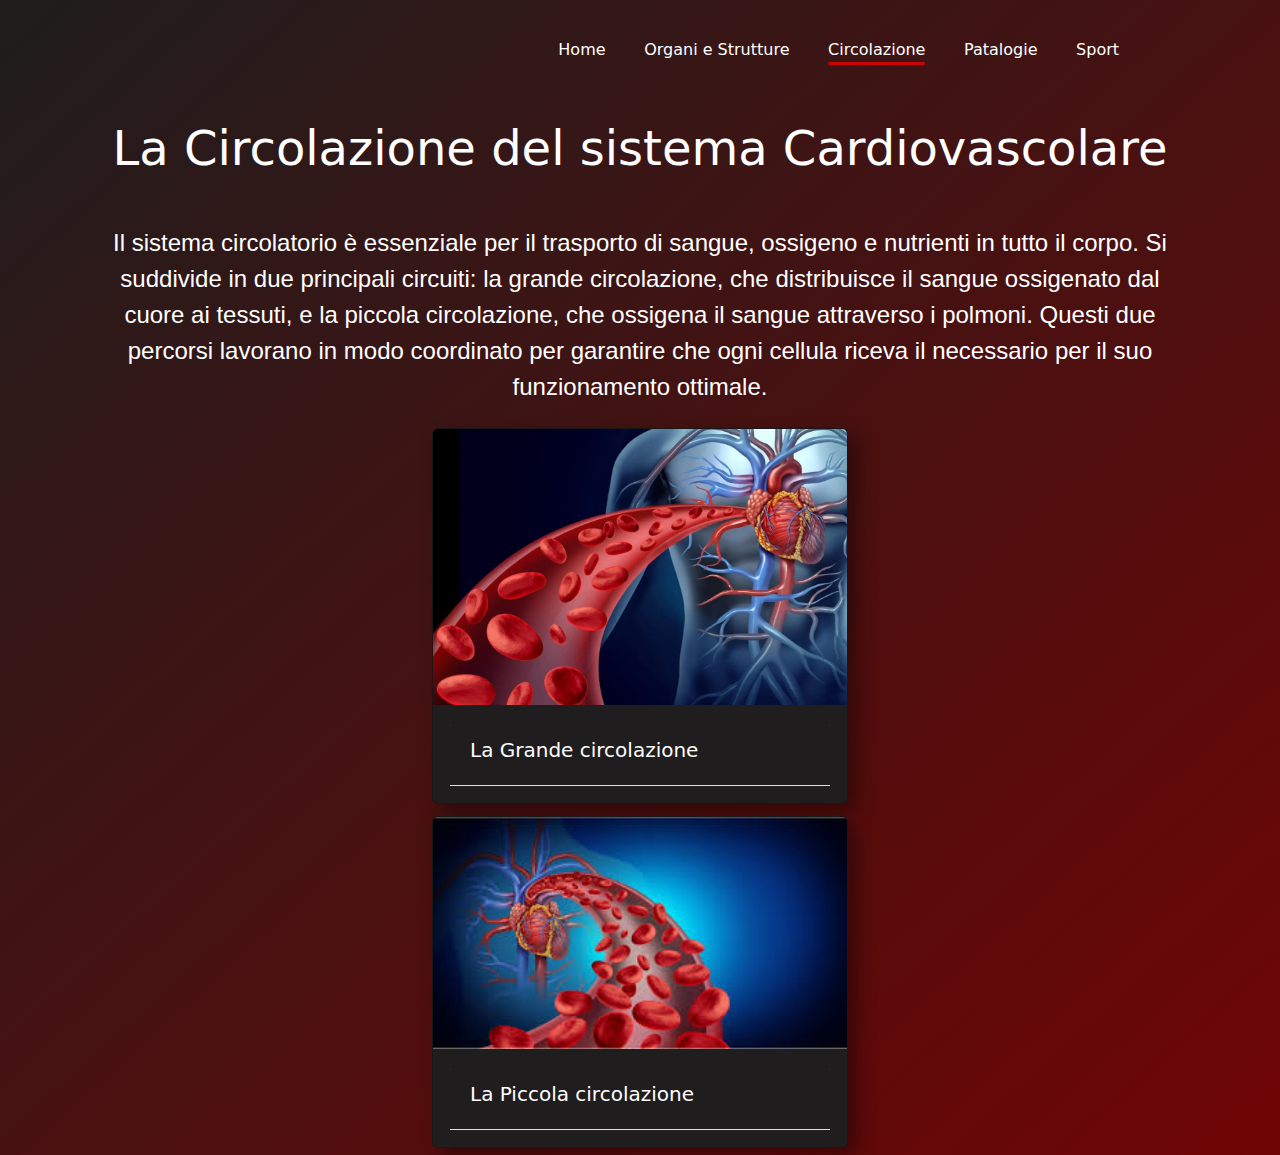
==== pages/circolazione.html @ 48476102 "Add circulation page" ====
<!DOCTYPE html>
<html lang="en">
<head>
    <meta charset="UTF-8">
    <meta name="viewport" content="width=device-width, initial-scale=1.0">
    <title>Circolazione</title>

    <!-- Logo -->
    <link rel="icon" href="../assets/icon.png" type="image/png">

    <!-- Lilita One google fonts css link -->
    <link rel="preconnect" href="https://fonts.googleapis.com">
    <link rel="preconnect" href="https://fonts.gstatic.com" crossorigin>
    <link href="https://fonts.googleapis.com/css2?family=Lilita+One&display=swap" rel="stylesheet">

    <!-- Nunito Sans google fonts css link -->
    <link rel="preconnect" href="https://fonts.googleapis.com">
    <link rel="preconnect" href="https://fonts.gstatic.com" crossorigin>
    <link href="https://fonts.googleapis.com/css2?family=Lilita+One&family=Nunito+Sans:ital,opsz,wght@0,6..12,200..1000;1,6..12,200..1000&display=swap" rel="stylesheet">

    <!-- Bootstrap css link -->
    <link href="https://cdn.jsdelivr.net/npm/bootstrap@5.3.3/dist/css/bootstrap.min.css" 
    rel="stylesheet" 
    integrity="sha384-QWTKZyjpPEjISv5WaRU9OFeRpok6YctnYmDr5pNlyT2bRjXh0JMhjY6hW+ALEwIH" 
    crossorigin="anonymous">

    <!-- AOS Library -->
    <link href="https://unpkg.com/aos@2.3.1/dist/aos.css" rel="stylesheet">

    <!-- Local Stylesheet css link -->
    <link rel="stylesheet" href="../styles/style.css">
</head>
<body>
    <div class="container">
        <nav>
            <div class="navbar">
                <ul>
                    <li><a href="../index.html">Home</a></li>
                    <li><a href="organiStrutture.html">Organi e Strutture</a></li>
                    <li class="active"><a href="#">Circolazione</a></li>
                    <li><a href="patologie.html">Patalogie</a></li>
                    <li><a href="sport.html">Sport</a></li>
                </ul>
            </div>
        </nav>
        <main>
            <div class="container-fluid">
                <div class="d-flex flex-column text-center align-items-center justify-content-center">
                    <h1 class="mb-5 subtitle">La Circolazione del sistema Cardiovascolare</h1>
                    <p class="sub-explanation">Il sistema circolatorio è essenziale per il trasporto di sangue, 
                        ossigeno e nutrienti in tutto il corpo. Si suddivide in due principali circuiti: 
                        la grande circolazione, che distribuisce il sangue ossigenato dal cuore ai tessuti, 
                        e la piccola circolazione, che ossigena il sangue attraverso i polmoni. 
                        Questi due percorsi lavorano in modo coordinato per garantire 
                        che ogni cellula riceva il necessario per il suo funzionamento ottimale.</p>

                        <div class="d-flex flex-row flex-wrap justify-content-center">
                            <div class="card" style="width: 80%;">
                                <img src="../assets/large-circulation-img.jpg" class="card-img-top" alt="...">
                                <div class="card-body">
                                    <div class="accordion" id="accordionExample5">
                                        <div class="accordion-item">
                                            <h2 class="accordion-header">
                                            <button class="accordion-button" type="button" data-bs-toggle="collapse" data-bs-target="#collapseSix" aria-expanded="false" aria-controls="collapseSix">
                                                <h5 class="card-title">La Grande circolazione</h5>
                                            </button>
                                            </h2>
                                            <div id="collapseSix" class="accordion-collapse collapse" data-bs-parent="#accordionExample5">
                                                <div class="accordion-body">
                                                    <p class="card-text">
                                                        La grande circolazione è il sistema che distribuisce il sangue ossigenato 
                                                        dal cuore a tutto il corpo. Questo circuito inizia nel ventricolo sinistro del cuore, 
                                                        dove il sangue ricco di ossigeno viene pompato nell'aorta. 
                                                        Da qui, il sangue viene trasportato attraverso arterie sempre più piccole 
                                                        fino a raggiungere i capillari, che si trovano nei tessuti. Qui avviene lo scambio: 
                                                        il sangue rilascia ossigeno e nutrienti, e raccoglie anidride carbonica e prodotti 
                                                        di scarto. Il sangue deossigenato torna al cuore attraverso le vene, 
                                                        culminando nelle vene cave superiore e inferiore, 
                                                        che lo portano all'atrio destro. Questo percorso è essenziale per 
                                                        fornire energia alle cellule e sostenere le funzioni vitali.
                                                    </p>
                                                </div>
                                            </div>
                                        </div>
                                    </div>
                                </div>
                            </div>

                            <div class="card" style="width: 80%;">
                                <img src="../assets/small-circulation-img.jpg" class="card-img-top" alt="...">
                                <div class="card-body">
                                    <div class="accordion" id="accordionExample6">
                                        <div class="accordion-item">
                                            <h2 class="accordion-header">
                                            <button class="accordion-button button" type="button" data-bs-toggle="collapse" data-bs-target="#collapseSeven" aria-expanded="false" aria-controls="collapseSeven">
                                                <h5 class="card-title">La Piccola circolazione</h5>
                                            </button>
                                            </h2>
                                            <div id="collapseSeven" class="accordion-collapse collapse" data-bs-parent="#accordionExample6">
                                                <div class="accordion-body">
                                                    <p class="card-text">
                                                        La piccola circolazione si occupa di ossigenare il sangue. 
                                                        Il sangue carico di anidride carbonica viene pompato dal ventricolo destro 
                                                        attraverso l’arteria polmonare verso i polmoni. Nei polmoni, l’anidride carbonica 
                                                        viene eliminata e il sangue si carica di ossigeno. Il sangue ossigenato torna al 
                                                        cuore tramite le vene polmonari, entrando nell’atrio sinistro. 
                                                        Questo circuito, più breve rispetto alla grande circolazione, è fondamentale per garantire l’ossigenazione del sangue e, di conseguenza, la vita.
                                                    </p>
                                                </div>
                                            </div>
                                        </div>
                                    </div>
                                </div>
                            </div>
                        </div>
                </div>
            </div>
        </main>
    </div>
    
    <!-- Bootstrap script -->
    <script src="https://cdn.jsdelivr.net/npm/bootstrap@5.3.3/dist/js/bootstrap.bundle.min.js" 
    integrity="sha384-YvpcrYf0tY3lHB60NNkmXc5s9fDVZLESaAA55NDzOxhy9GkcIdslK1eN7N6jIeHz" 
    crossorigin="anonymous"></script>

    <!-- AOS Library script -->
    <script src="https://unpkg.com/aos@2.3.1/dist/aos.js"></script>

    <!-- local Script -->
    <script src="..\script\script.js"></script>

    <!-- AOS Library initializzation -->
    <script>
        AOS.init();
    </script>
</body>
</html>
---- styles/style.css ----
* {
    margin: 0;
    padding: 0;
    box-sizing: border-box;
    scroll-behavior: smooth;
    color: #fff;
}

html, body {
    min-height: 100vh;
    background: linear-gradient(to bottom right, #1F1D1D, #700505);
    background-repeat: no-repeat;
    background-size: cover; /* Estende lo sfondo per coprire l'intera area */
    scroll-behavior: smooth;
}

nav {
    display: flex;
    align-items: center;
    justify-content: space-between;
    padding: 2% 6%;
}

a {
    text-decoration: none;
    color: #fff;
}

li {
    list-style: none;
    margin-left: 1%;
}

ul {
    width: 100%;
}

p {
    text-align: center;
    font-family: Arial, Helvetica, sans-serif;
    font-size: 2rem;
}

#main-title {
    font-size: 5rem;
    font-weight: bold   ;
    font-family: "Proxima Nova", sans-serif;
    font-style: normal;
    font-weight: 700;

    margin-top: 5%;
    margin-bottom: 5%;

    text-align: center;
    background: linear-gradient(-32deg, #DAC2C2, #ff0000);
    -webkit-background-clip: text; /* Si fa combaciare il background col testo */
    -webkit-text-fill-color: transparent; /* Si imposta il colore del testo a trasparente così da non interferire con la riga precedente */
}

.dropdown-menu {
    width: fit-content;
}

.navbar {
    width: 100%;
    flex: 1;
    text-align: right;
}

.navbar ul li {
    display: inline-block;
    list-style: none;
    position: relative;
    padding: 8px 12px;
}

.navbar ul li:after {
    content: '';
    width: 0;
    height: 3px;
    background: #cb0404;
    border-radius: 10px;
    display: block;
    transition: 0.5s;
}

.navbar ul li:is(.active)::after {
    width: 100%;
}

.navbar ul li:hover::after {
    width: 100%;
}

.dropdown-toggle {
    border: none;
    background: none;
}

.dropdown-toggle:hover {
    background: none;
    border: none;
}

.dropdown-toggle:active {
    background: none;
    border: none;
}

.dropdown-toggle:focus {
    background: none;
    border: none;
}

.card-title {
    color: #fff;
}

.accordion-item {
    border-color: transparent;
}

.accordion-button:not(.collapsed) {
    border-color: transparent;
    background-color: #1F1D1D;
}

.accordion-button,
.accordion-item,
.accordion-header {
    background-color: #1F1D1D;
}

.accordion-button::after,
.accordion-button:not(.collapsed)::after {
    background: none;
}

.card-text {
    font-size: 1rem;
}

.card-img-top {
    width: 100%;
}

.card {
    margin: 0.4rem;
    width: 30%;
    background-color: #1F1D1D;
    max-width: 26rem;
    height: fit-content;
    box-shadow: 9px 8px 19px rgba(0, 0, 0, 0.4)  ; 
	-webkit-box-shadow: 9px 8px 19px rgba(0, 0, 0, 0.4)  ; 
	-moz-box-shadow: 9px 8px 19px rgba(0, 0, 0, 0.4)  ; 
}

.subtitle {
    font-size: 3rem;
}

.sub-explanation {
    font-size: 1.5rem;
}
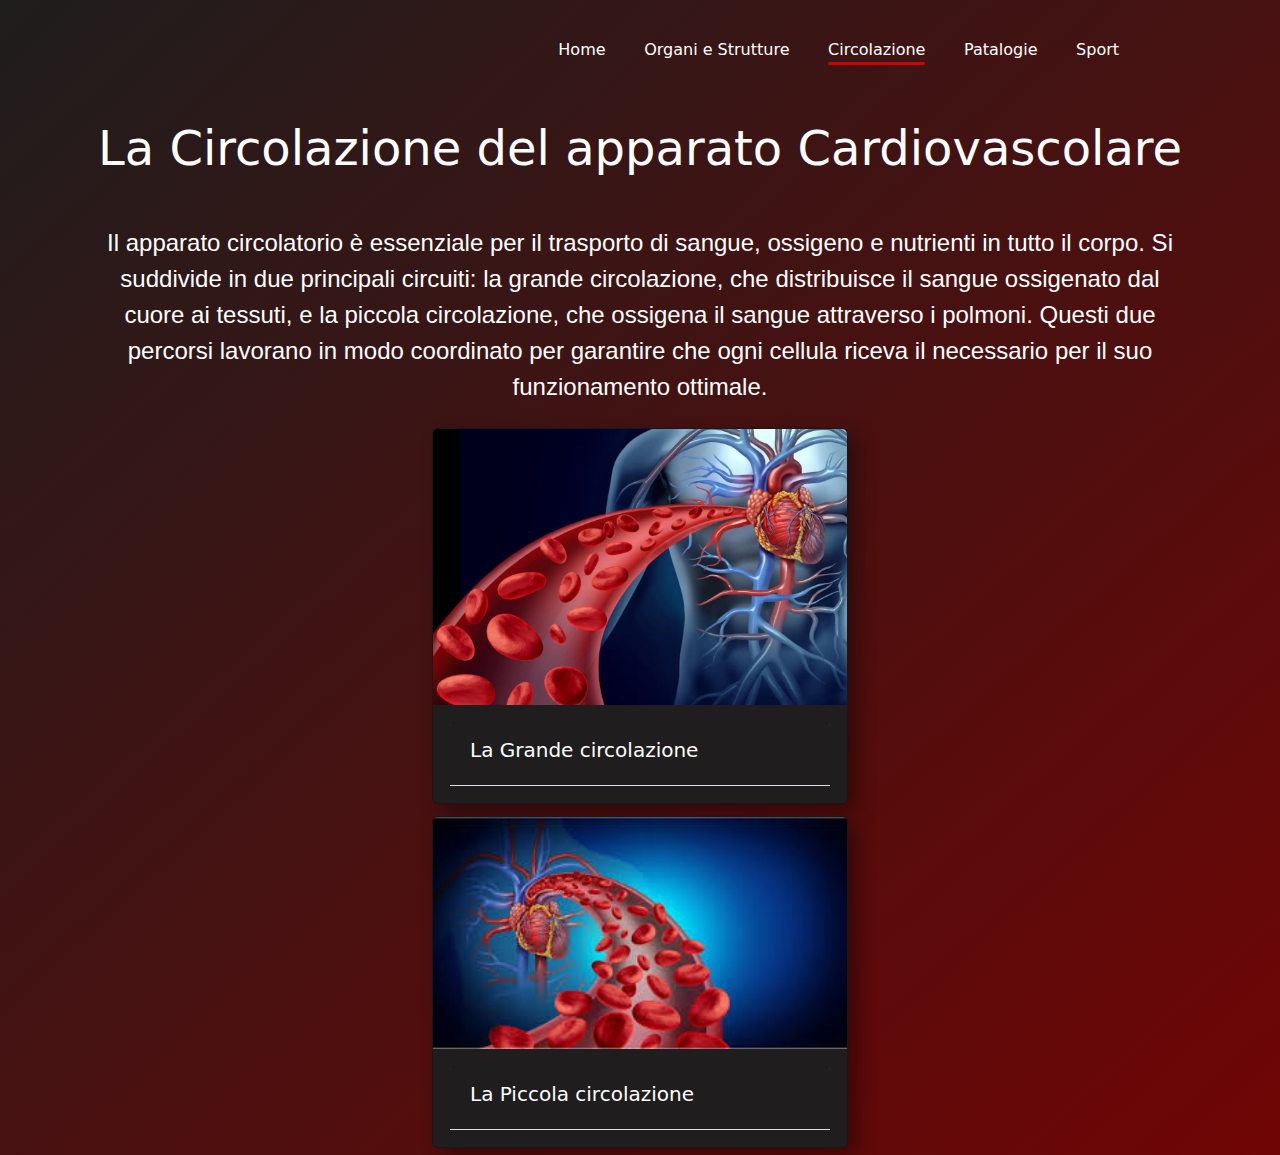
==== commit 70e2f6f5: "correct mistake" ====
--- a/pages/circolazione.html
+++ b/pages/circolazione.html
@@ -46,8 +46,8 @@
         <main>
             <div class="container-fluid">
                 <div class="d-flex flex-column text-center align-items-center justify-content-center">
-                    <h1 class="mb-5 subtitle">La Circolazione del sistema Cardiovascolare</h1>
-                    <p class="sub-explanation">Il sistema circolatorio è essenziale per il trasporto di sangue, 
+                    <h1 class="mb-5 subtitle">La Circolazione del apparato Cardiovascolare</h1>
+                    <p class="sub-explanation">Il apparato circolatorio è essenziale per il trasporto di sangue, 
                         ossigeno e nutrienti in tutto il corpo. Si suddivide in due principali circuiti: 
                         la grande circolazione, che distribuisce il sangue ossigenato dal cuore ai tessuti, 
                         e la piccola circolazione, che ossigena il sangue attraverso i polmoni. 
@@ -68,7 +68,7 @@
                                             <div id="collapseSix" class="accordion-collapse collapse" data-bs-parent="#accordionExample5">
                                                 <div class="accordion-body">
                                                     <p class="card-text">
-                                                        La grande circolazione è il sistema che distribuisce il sangue ossigenato 
+                                                        La grande circolazione è il apparato che distribuisce il sangue ossigenato 
                                                         dal cuore a tutto il corpo. Questo circuito inizia nel ventricolo sinistro del cuore, 
                                                         dove il sangue ricco di ossigeno viene pompato nell'aorta. 
                                                         Da qui, il sangue viene trasportato attraverso arterie sempre più piccole 
--- a/styles/style.css
+++ b/styles/style.css
@@ -161,4 +161,9 @@
 
 .sub-explanation {
     font-size: 1.5rem;
+}
+
+.big-card {
+    width: 80% !important; 
+    max-width: none !important;
 }